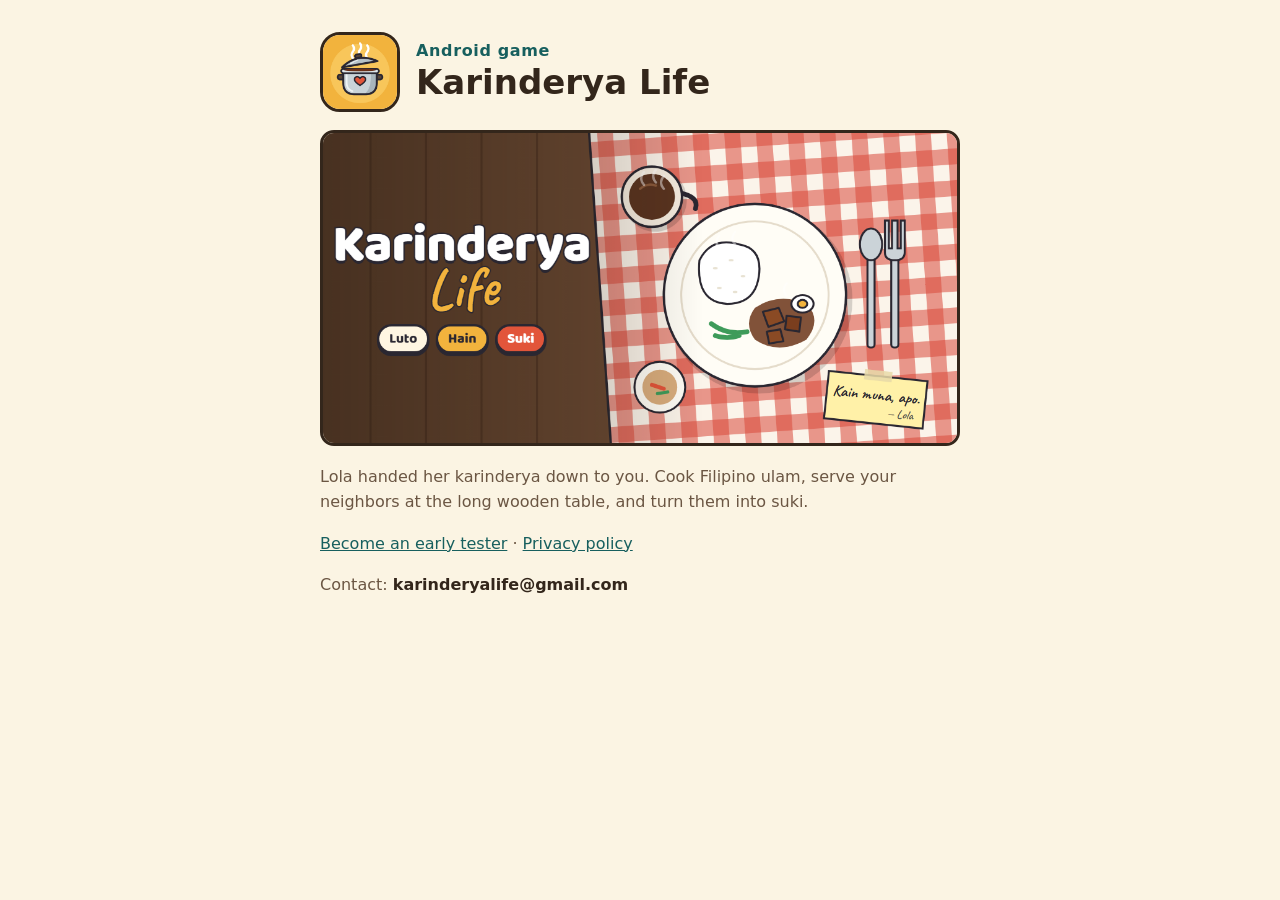
==== index.html @ 255d1be5 "Karinderya Life site: home, tester sign-up and privacy pages" ====
<!doctype html>
<html lang="en">
<head>
<meta charset="utf-8">
<meta name="viewport" content="width=device-width, initial-scale=1">
<title>Karinderya Life</title>
<link rel="stylesheet" href="style.css">
<style>
  .hero { display: flex; align-items: center; gap: 16px; }
  .hero img { width: 80px; height: 80px; border-radius: 20px; border: 3px solid var(--ink); }
  .banner { width: 100%; border-radius: 14px; border: 3px solid var(--ink); display: block; margin: 18px 0; }
</style>
</head>
<body>
<main>
  <div class="hero">
    <img src="icon.png" alt="Karinderya Life icon">
    <div>
      <p class="kicker">Android game</p>
      <h1>Karinderya Life</h1>
    </div>
  </div>
  <img class="banner" src="feature-graphic.png" alt="Karinderya Life">
  <p>Lola handed her karinderya down to you. Cook Filipino ulam, serve your neighbors at the long
  wooden table, and turn them into suki.</p>
  <p><a href="test.html">Become an early tester</a> · <a href="privacy.html">Privacy policy</a></p>
  <p>Contact: <b>karinderyalife@gmail.com</b></p>
</main>
</body>
</html>
---- style.css ----
/* The app's paper look, for the two web pages Play links to. */
:root {
  --paper: #fbf4e3;
  --card: #fffaf0;
  --ink: #33261b;
  --ink-soft: #6b5643;
  --line: #e6d9bd;
  --teal: #175f5e;
}
* { box-sizing: border-box; }
body {
  margin: 0;
  background: var(--paper);
  color: var(--ink-soft);
  font: 16px/1.6 'Nunito', 'Segoe UI', system-ui, sans-serif;
  padding: 32px max(16px, env(safe-area-inset-left, 0px)) 64px;
}
main { max-width: 640px; margin: 0 auto; }
.kicker { margin: 0; font-weight: 800; color: var(--teal); letter-spacing: .04em; }
h1 { margin: 0 0 4px; color: var(--ink); font-size: 34px; line-height: 1.15; }
h2 { margin: 28px 0 6px; color: var(--ink); font-size: 20px; }
b { color: var(--ink); }
a { color: var(--teal); }
.updated { font-size: 14px; }
table { width: 100%; border-collapse: collapse; background: var(--card); border: 2px solid var(--line); border-radius: 12px; }
td { padding: 8px 12px; border-bottom: 1px dotted var(--line); vertical-align: top; }
td:first-child { color: var(--ink); }
td:last-child { text-align: right; font-weight: 700; color: var(--ink); }
ol { padding-left: 22px; }
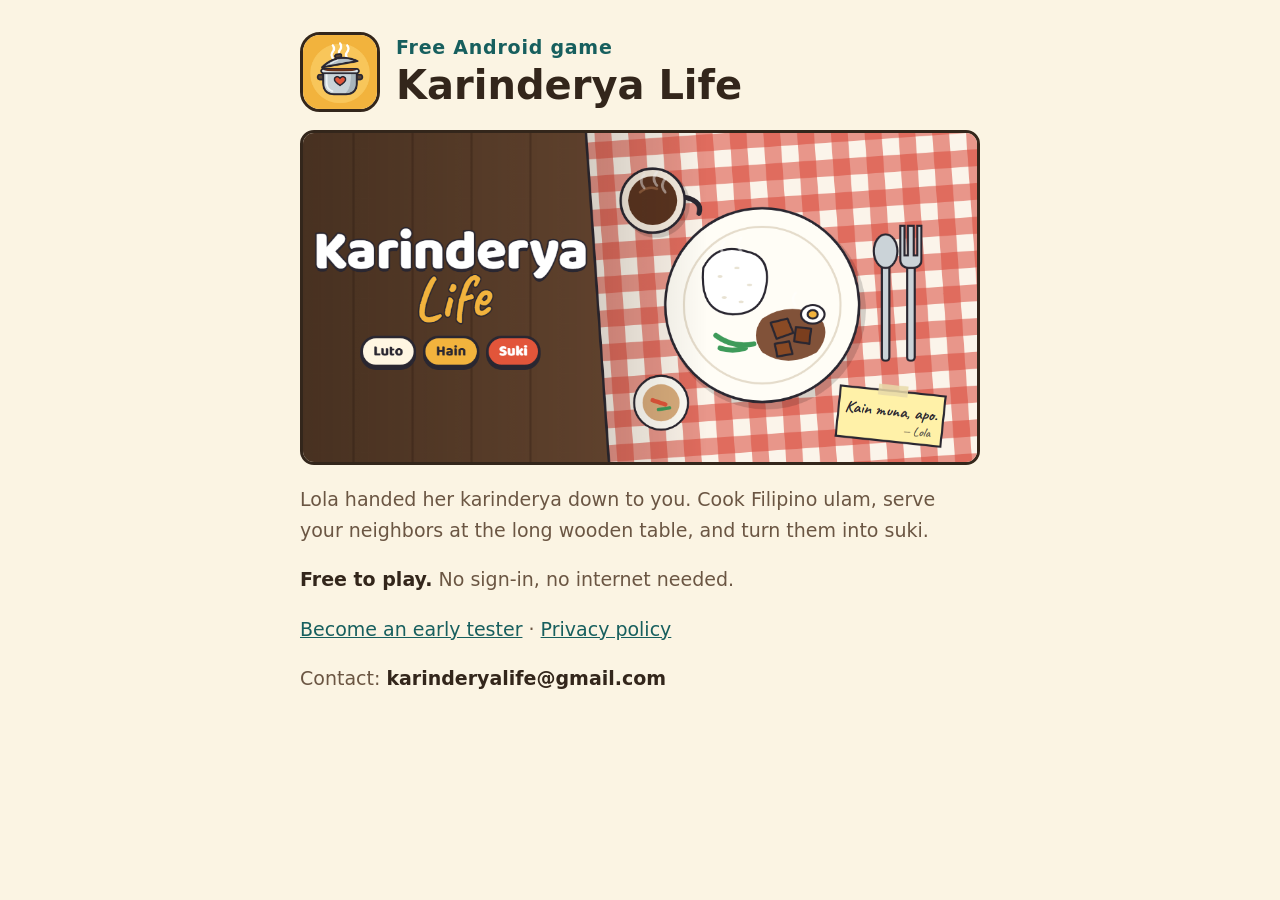
==== commit 929ac563: "Bigger text; say the game is free" ====
--- a/index.html
+++ b/index.html
@@ -16,13 +16,14 @@
   <div class="hero">
     <img src="icon.png" alt="Karinderya Life icon">
     <div>
-      <p class="kicker">Android game</p>
+      <p class="kicker">Free Android game</p>
       <h1>Karinderya Life</h1>
     </div>
   </div>
   <img class="banner" src="feature-graphic.png" alt="Karinderya Life">
   <p>Lola handed her karinderya down to you. Cook Filipino ulam, serve your neighbors at the long
   wooden table, and turn them into suki.</p>
+  <p><b>Free to play.</b> No sign-in, no internet needed.</p>
   <p><a href="test.html">Become an early tester</a> · <a href="privacy.html">Privacy policy</a></p>
   <p>Contact: <b>karinderyalife@gmail.com</b></p>
 </main>
--- a/style.css
+++ b/style.css
@@ -12,16 +12,16 @@
   margin: 0;
   background: var(--paper);
   color: var(--ink-soft);
-  font: 16px/1.6 'Nunito', 'Segoe UI', system-ui, sans-serif;
+  font: 19px/1.6 'Nunito', 'Segoe UI', system-ui, sans-serif;
   padding: 32px max(16px, env(safe-area-inset-left, 0px)) 64px;
 }
-main { max-width: 640px; margin: 0 auto; }
+main { max-width: 680px; margin: 0 auto; }
 .kicker { margin: 0; font-weight: 800; color: var(--teal); letter-spacing: .04em; }
-h1 { margin: 0 0 4px; color: var(--ink); font-size: 34px; line-height: 1.15; }
-h2 { margin: 28px 0 6px; color: var(--ink); font-size: 20px; }
+h1 { margin: 0 0 4px; color: var(--ink); font-size: 40px; line-height: 1.15; }
+h2 { margin: 28px 0 6px; color: var(--ink); font-size: 24px; }
 b { color: var(--ink); }
 a { color: var(--teal); }
-.updated { font-size: 14px; }
+.updated { font-size: 16px; }
 table { width: 100%; border-collapse: collapse; background: var(--card); border: 2px solid var(--line); border-radius: 12px; }
 td { padding: 8px 12px; border-bottom: 1px dotted var(--line); vertical-align: top; }
 td:first-child { color: var(--ink); }
